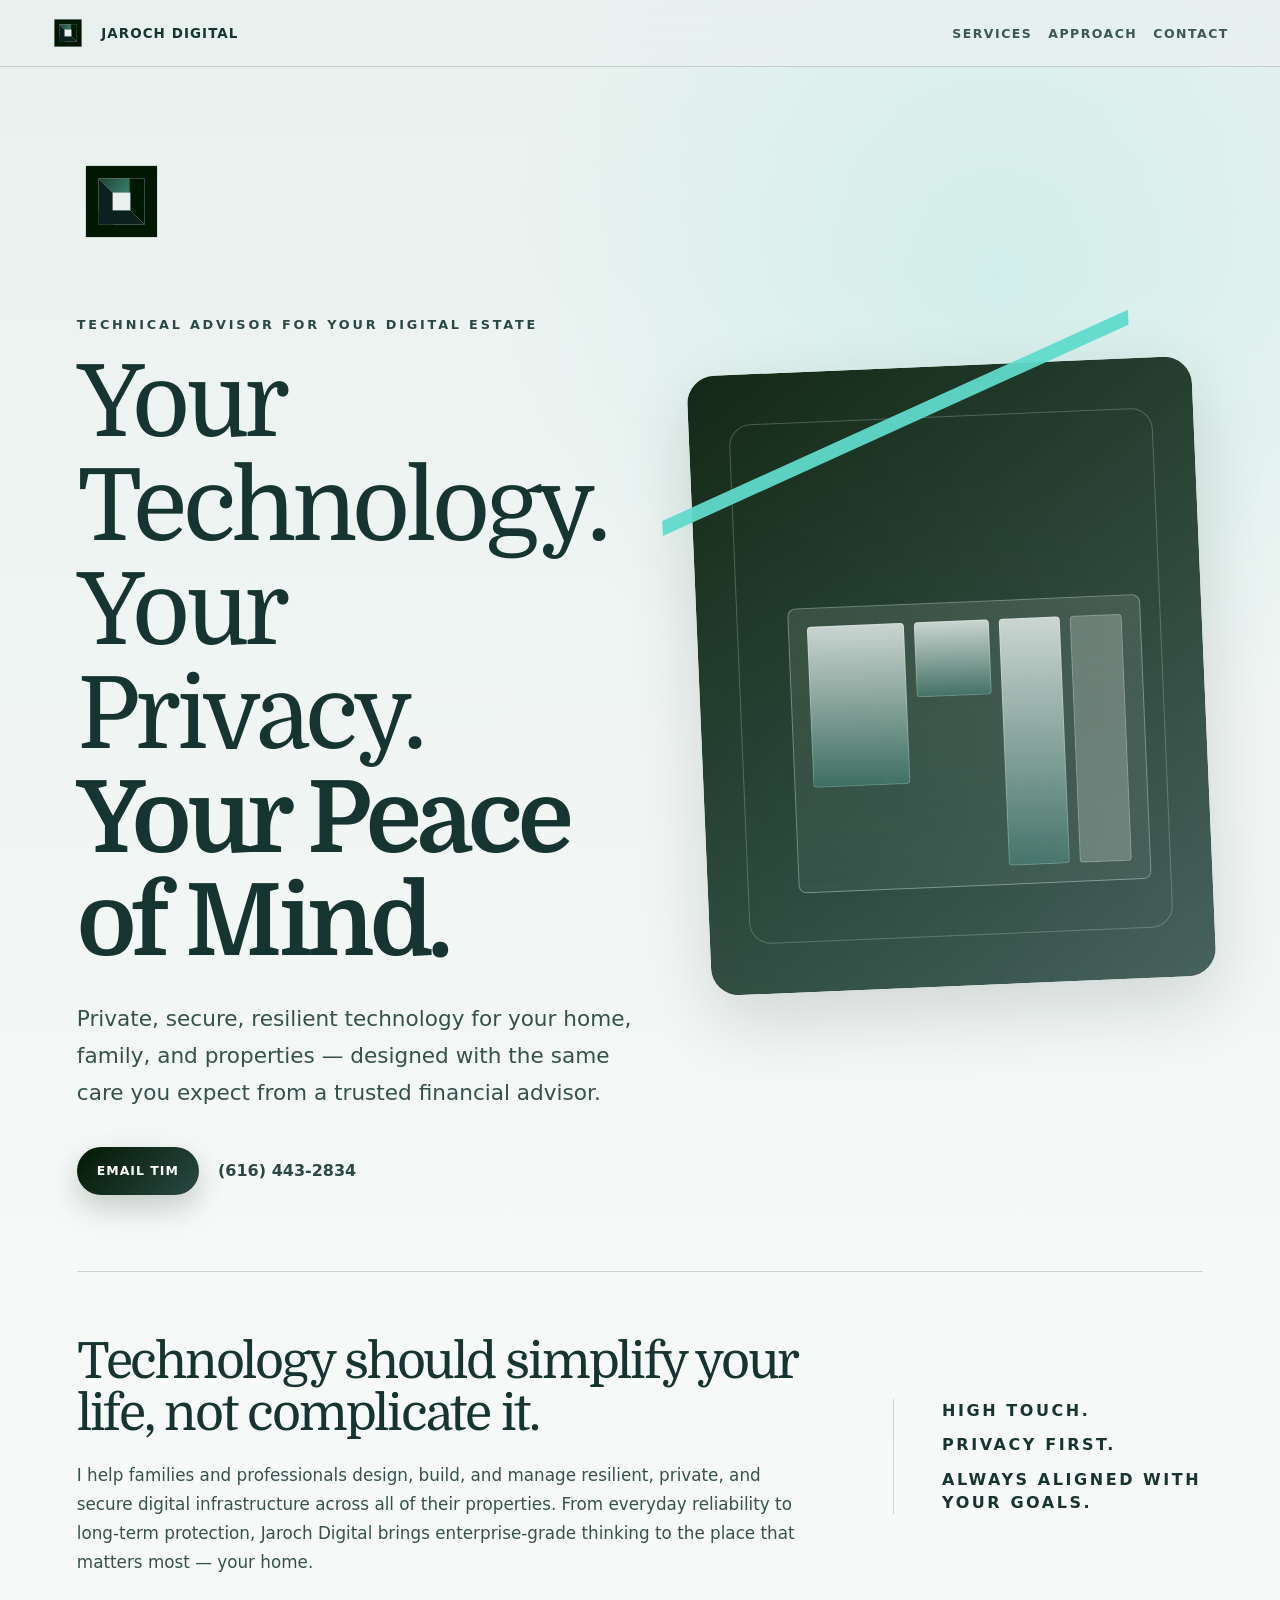
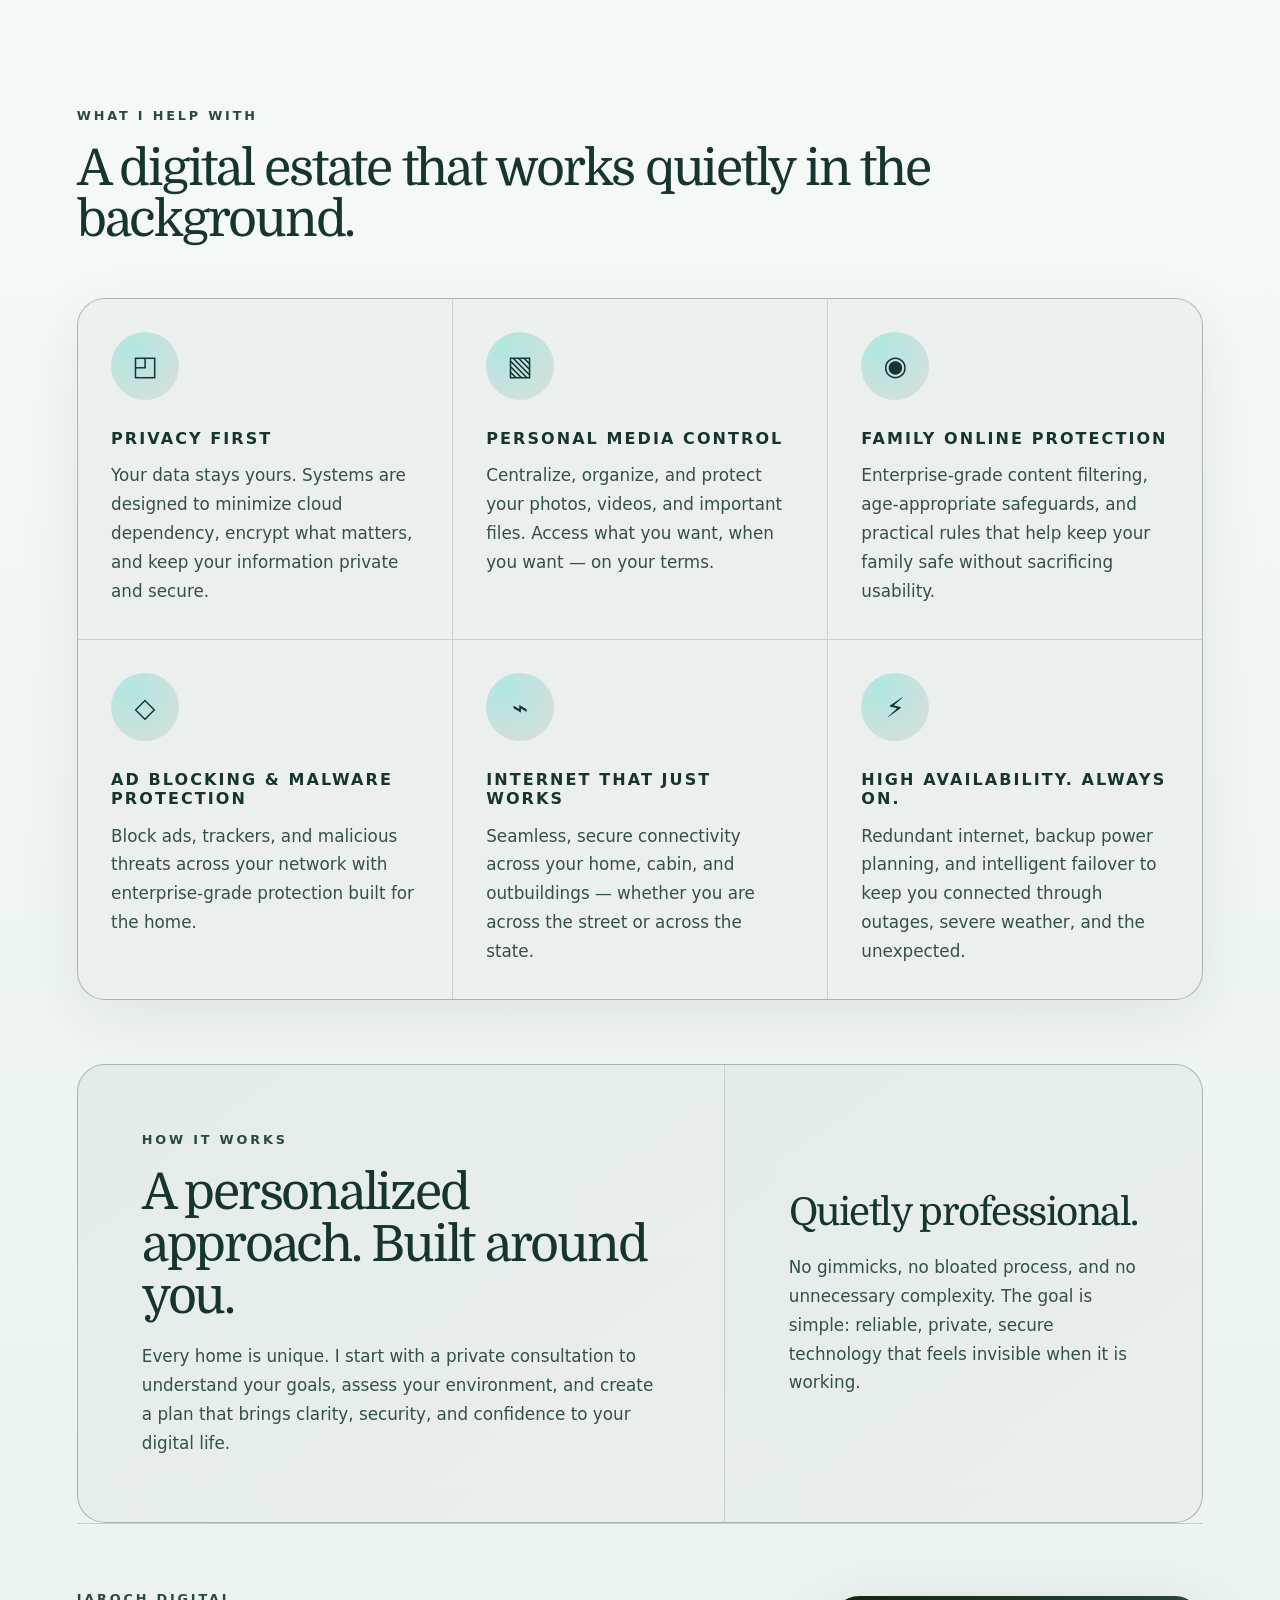
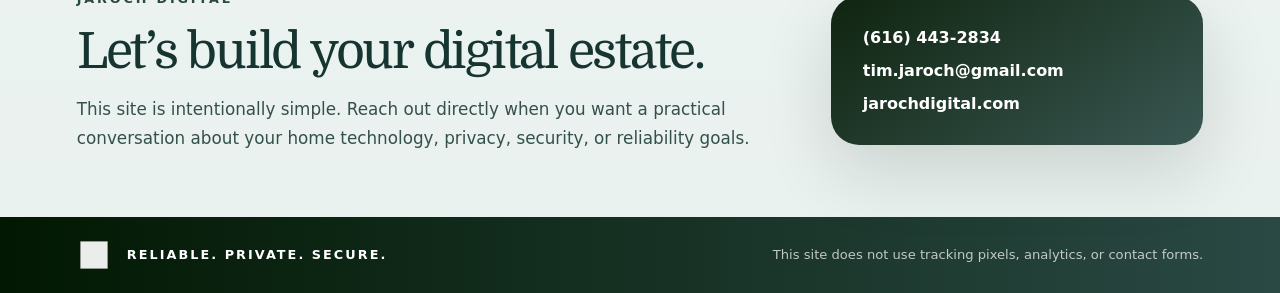
==== index.html @ 10b2521f "Initial commit" ====
<!doctype html>
<html lang="en">
<head>
  <meta charset="utf-8" />
  <meta name="viewport" content="width=device-width, initial-scale=1" />
  <title>Jaroch Digital | Technical Advisor for Your Digital Estate</title>
  <meta name="description" content="Jaroch Digital helps families and professionals build private, secure, resilient home technology across every property." />
  <meta name="theme-color" content="#E9F1EF" />
  <meta property="og:title" content="Jaroch Digital" />
  <meta property="og:description" content="Technical Advisor for Your Digital Estate" />
  <meta property="og:type" content="website" />
  <link rel="preconnect" href="https://fonts.googleapis.com">
  <link rel="preconnect" href="https://fonts.gstatic.com" crossorigin>
  <link href="https://fonts.googleapis.com/css2?family=Domine:wght@400;500;600;700&display=swap" rel="stylesheet">
  <link rel="stylesheet" href="styles.css" />
</head>
<body>
  <header class="site-header" aria-label="Jaroch Digital header">
    <a class="brand" href="#top" aria-label="Jaroch Digital home">
      <img src="assets/jaroch-digital-mark.svg" alt="" class="brand-mark" />
      <span>Jaroch Digital</span>
    </a>
    <nav aria-label="Primary navigation">
      <a href="#services">Services</a>
      <a href="#approach">Approach</a>
      <a href="#contact">Contact</a>
    </nav>
  </header>

  <main id="top">
    <section class="hero" aria-labelledby="hero-title">
      <div class="hero-copy">
        <img src="assets/jaroch-digital-mark.svg" alt="Jaroch Digital logo" class="hero-mark" />
        <p class="eyebrow">Technical Advisor for Your Digital Estate</p>
        <h1 id="hero-title">Your Technology.<br />Your Privacy.<br /><strong>Your Peace of Mind.</strong></h1>
        <p class="hero-text">Private, secure, resilient technology for your home, family, and properties — designed with the same care you expect from a trusted financial advisor.</p>
        <div class="hero-actions" aria-label="Contact options">
          <a class="button" href="mailto:tim.jaroch@gmail.com">Email Tim</a>
          <a class="text-link" href="tel:+16164432834">(616) 443-2834</a>
        </div>
      </div>
      <div class="hero-panel" aria-hidden="true">
        <div class="roofline"></div>
        <div class="home-card">
          <div class="window wide"></div>
          <div class="window"></div>
          <div class="window tall"></div>
          <div class="door"></div>
        </div>
      </div>
    </section>

    <section class="intro" aria-labelledby="intro-title">
      <div>
        <h2 id="intro-title">Technology should simplify your life, not complicate it.</h2>
        <p>I help families and professionals design, build, and manage resilient, private, and secure digital infrastructure across all of their properties. From everyday reliability to long-term protection, Jaroch Digital brings enterprise-grade thinking to the place that matters most — your home.</p>
      </div>
      <aside class="principles" aria-label="Core principles">
        <span>High touch.</span>
        <span>Privacy first.</span>
        <span>Always aligned with your goals.</span>
      </aside>
    </section>

    <section id="services" class="services" aria-labelledby="services-title">
      <p class="eyebrow">What I help with</p>
      <h2 id="services-title">A digital estate that works quietly in the background.</h2>
      <div class="service-grid">
        <article class="service-card">
          <span class="icon" aria-hidden="true">◰</span>
          <h3>Privacy First</h3>
          <p>Your data stays yours. Systems are designed to minimize cloud dependency, encrypt what matters, and keep your information private and secure.</p>
        </article>
        <article class="service-card">
          <span class="icon" aria-hidden="true">▧</span>
          <h3>Personal Media Control</h3>
          <p>Centralize, organize, and protect your photos, videos, and important files. Access what you want, when you want — on your terms.</p>
        </article>
        <article class="service-card">
          <span class="icon" aria-hidden="true">◉</span>
          <h3>Family Online Protection</h3>
          <p>Enterprise-grade content filtering, age-appropriate safeguards, and practical rules that help keep your family safe without sacrificing usability.</p>
        </article>
        <article class="service-card">
          <span class="icon" aria-hidden="true">◇</span>
          <h3>Ad Blocking & Malware Protection</h3>
          <p>Block ads, trackers, and malicious threats across your network with enterprise-grade protection built for the home.</p>
        </article>
        <article class="service-card">
          <span class="icon" aria-hidden="true">⌁</span>
          <h3>Internet That Just Works</h3>
          <p>Seamless, secure connectivity across your home, cabin, and outbuildings — whether you are across the street or across the state.</p>
        </article>
        <article class="service-card">
          <span class="icon" aria-hidden="true">⚡</span>
          <h3>High Availability. Always On.</h3>
          <p>Redundant internet, backup power planning, and intelligent failover to keep you connected through outages, severe weather, and the unexpected.</p>
        </article>
      </div>
    </section>

    <section id="approach" class="approach" aria-labelledby="approach-title">
      <div class="approach-card">
        <p class="eyebrow">How it works</p>
        <h2 id="approach-title">A personalized approach. Built around you.</h2>
        <p>Every home is unique. I start with a private consultation to understand your goals, assess your environment, and create a plan that brings clarity, security, and confidence to your digital life.</p>
      </div>
      <div class="trust-card">
        <h3>Quietly professional.</h3>
        <p>No gimmicks, no bloated process, and no unnecessary complexity. The goal is simple: reliable, private, secure technology that feels invisible when it is working.</p>
      </div>
    </section>

    <section id="contact" class="contact" aria-labelledby="contact-title">
      <div>
        <p class="eyebrow">Jaroch Digital</p>
        <h2 id="contact-title">Let’s build your digital estate.</h2>
        <p>This site is intentionally simple. Reach out directly when you want a practical conversation about your home technology, privacy, security, or reliability goals.</p>
      </div>
      <div class="contact-card">
        <a href="tel:+16164432834">(616) 443-2834</a>
        <a href="mailto:tim.jaroch@gmail.com">tim.jaroch@gmail.com</a>
        <span>jarochdigital.com</span>
      </div>
    </section>
  </main>

  <footer class="site-footer">
    <div class="footer-brand">
      <img src="assets/jaroch-digital-mark.svg" alt="" class="footer-mark" />
      <span>Reliable. Private. Secure.</span>
    </div>
    <p>This site does not use tracking pixels, analytics, or contact forms.</p>
  </footer>
</body>
</html>
---- styles.css ----
:root {
  --bg: #E9F1EF;
  --ink: #163530;
  --slogan: #2a4944;
  --deep: #021802;
  --mint: #60DBCC;
  --paper: rgba(255,255,255,.58);
  --line: rgba(22,53,48,.18);
  --shadow: 0 26px 70px rgba(2,24,2,.14);
  --radius: 28px;
}

* { box-sizing: border-box; }
html { scroll-behavior: smooth; }
body {
  margin: 0;
  font-family: Inter, ui-sans-serif, system-ui, -apple-system, BlinkMacSystemFont, "Segoe UI", sans-serif;
  color: var(--ink);
  background:
    radial-gradient(circle at 78% 8%, rgba(96,219,204,.18), transparent 31rem),
    linear-gradient(180deg, var(--bg), #f7faf9 42%, var(--bg));
}

h1, h2 {
  font-family: "Domine", Georgia, serif;
  letter-spacing: -.045em;
  line-height: 1.04;
  margin: 0;
  color: var(--ink);
}

h1 { font-size: clamp(3.15rem, 7.8vw, 7.8rem); font-weight: 400; }
h1 strong { font-weight: 700; }
h2 { font-size: clamp(2rem, 3.9vw, 4.2rem); font-weight: 400; }
h3 { margin: 0; font-size: 1rem; letter-spacing: .13em; text-transform: uppercase; }
p { font-size: 1.05rem; line-height: 1.72; margin: 0; color: rgba(22,53,48,.86); }
a { color: inherit; text-decoration: none; }

.site-header {
  position: sticky;
  top: 0;
  z-index: 10;
  display: flex;
  align-items: center;
  justify-content: space-between;
  gap: 1rem;
  padding: 1rem clamp(1.1rem, 4vw, 4rem);
  backdrop-filter: blur(18px);
  background: rgba(233,241,239,.75);
  border-bottom: 1px solid var(--line);
}

.brand, nav { display: flex; align-items: center; gap: 1rem; }
.brand { font-weight: 700; letter-spacing: .08em; text-transform: uppercase; font-size: .84rem; }
.brand-mark { width: 34px; height: 34px; }
nav a { font-size: .78rem; font-weight: 700; letter-spacing: .12em; text-transform: uppercase; opacity: .82; }
nav a:hover { opacity: 1; }

.hero {
  min-height: 84vh;
  display: grid;
  grid-template-columns: minmax(0, 1.05fr) minmax(20rem, .95fr);
  gap: clamp(2rem, 5vw, 5rem);
  align-items: center;
  padding: clamp(3rem, 7vw, 7rem) clamp(1.2rem, 6vw, 6.5rem) clamp(3rem, 6vw, 6rem);
  overflow: hidden;
}

.hero-copy { max-width: 850px; }
.hero-mark { width: clamp(60px, 7vw, 92px); height: auto; margin-bottom: clamp(2rem, 5vw, 4rem); }
.eyebrow {
  margin-bottom: 1rem;
  font-size: .8rem;
  font-weight: 800;
  letter-spacing: .22em;
  text-transform: uppercase;
  color: var(--slogan);
}
.hero-text { max-width: 660px; margin-top: 1.55rem; font-size: clamp(1.1rem, 1.7vw, 1.35rem); }
.hero-actions { display: flex; align-items: center; gap: 1.2rem; flex-wrap: wrap; margin-top: 2.2rem; }
.button {
  display: inline-flex;
  align-items: center;
  justify-content: center;
  min-height: 48px;
  padding: .95rem 1.25rem;
  border-radius: 999px;
  color: #fff;
  background: linear-gradient(135deg, var(--deep), var(--slogan));
  box-shadow: 0 12px 30px rgba(2,24,2,.2);
  font-weight: 800;
  letter-spacing: .08em;
  text-transform: uppercase;
  font-size: .78rem;
}
.text-link { font-weight: 800; color: var(--slogan); }

.hero-panel {
  position: relative;
  min-height: min(52vw, 620px);
  border-radius: var(--radius);
  background:
    linear-gradient(145deg, rgba(2,24,2,.92), rgba(42,73,68,.86)),
    radial-gradient(circle at 28% 70%, rgba(96,219,204,.45), transparent 22rem);
  box-shadow: var(--shadow);
  isolation: isolate;
  transform: rotate(-2.4deg);
}
.hero-panel::before {
  content: "";
  position: absolute;
  inset: 8%;
  border: 1px solid rgba(233,241,239,.24);
  border-radius: calc(var(--radius) - 6px);
}
.roofline {
  position: absolute;
  left: -6%;
  right: 12%;
  top: 23%;
  height: 15px;
  background: var(--mint);
  transform: skewY(-22deg);
  transform-origin: left;
  opacity: .94;
}
.home-card {
  position: absolute;
  left: 18%;
  right: 12%;
  bottom: 16%;
  height: 46%;
  border: 1px solid rgba(233,241,239,.35);
  border-radius: 8px;
  background: linear-gradient(180deg, rgba(233,241,239,.12), rgba(233,241,239,.05));
  display: grid;
  grid-template-columns: 1.3fr 1fr .8fr .7fr;
  gap: 10px;
  padding: 18px;
}
.window, .door {
  border-radius: 4px;
  background: linear-gradient(180deg, rgba(233,241,239,.82), rgba(96,219,204,.2));
  box-shadow: inset 0 0 0 1px rgba(255,255,255,.22);
}
.window.wide { grid-row: span 2; }
.window.tall, .door { grid-row: span 3; }
.door { background: rgba(233,241,239,.24); }

.intro, .approach, .contact {
  margin: 0 clamp(1.2rem, 6vw, 6.5rem);
  padding: clamp(2rem, 5vw, 4rem) 0;
  border-top: 1px solid var(--line);
}
.intro {
  display: grid;
  grid-template-columns: minmax(0, 1.55fr) minmax(16rem, .65fr);
  gap: clamp(2rem, 6vw, 5rem);
  align-items: center;
}
.intro p { max-width: 760px; margin-top: 1.3rem; }
.principles {
  border-left: 1px solid var(--line);
  padding-left: clamp(1.5rem, 4vw, 3rem);
  display: grid;
  gap: .7rem;
  font-weight: 900;
  letter-spacing: .16em;
  text-transform: uppercase;
  line-height: 1.45;
}

.services { padding: clamp(2rem, 5vw, 5rem) clamp(1.2rem, 6vw, 6.5rem); }
.services > h2 { max-width: 920px; margin-bottom: clamp(2rem, 4vw, 3.2rem); }
.service-grid {
  display: grid;
  grid-template-columns: repeat(3, minmax(0, 1fr));
  gap: 1px;
  background: var(--line);
  border: 1px solid var(--line);
  border-radius: var(--radius);
  overflow: hidden;
  box-shadow: 0 18px 60px rgba(22,53,48,.08);
}
.service-card {
  min-height: 285px;
  padding: clamp(1.4rem, 2.6vw, 2.3rem);
  background: rgba(247,250,249,.74);
}
.icon {
  width: 68px;
  height: 68px;
  display: inline-flex;
  align-items: center;
  justify-content: center;
  margin-bottom: 1.8rem;
  border-radius: 999px;
  background: radial-gradient(circle at 25% 20%, rgba(96,219,204,.42), rgba(2,24,2,.08));
  font-size: 1.7rem;
  color: var(--ink);
}
.service-card p { margin-top: .85rem; }

.approach {
  display: grid;
  grid-template-columns: minmax(0, 1.15fr) minmax(18rem, .85fr);
  gap: 1px;
  background: var(--line);
  border: 1px solid var(--line);
  border-radius: var(--radius);
  padding: 0;
  overflow: hidden;
}
.approach-card, .trust-card {
  padding: clamp(2rem, 5vw, 4rem);
  background: linear-gradient(145deg, rgba(233,241,239,.84), rgba(255,255,255,.65));
}
.approach-card p:not(.eyebrow), .trust-card p { margin-top: 1.2rem; }
.trust-card { display: flex; flex-direction: column; justify-content: center; }
.trust-card h3 { font-family: "Domine", Georgia, serif; font-size: clamp(1.9rem, 3vw, 3rem); text-transform: none; letter-spacing: -.04em; font-weight: 400; }

.contact {
  display: grid;
  grid-template-columns: minmax(0, 1fr) minmax(18rem, .55fr);
  gap: clamp(2rem, 6vw, 5rem);
  align-items: center;
}
.contact p:not(.eyebrow) { max-width: 690px; margin-top: 1.1rem; }
.contact-card {
  padding: 2rem;
  border-radius: var(--radius);
  background: linear-gradient(145deg, rgba(2,24,2,.94), rgba(42,73,68,.92));
  color: #fff;
  display: grid;
  gap: .9rem;
  box-shadow: var(--shadow);
}
.contact-card a, .contact-card span { font-weight: 700; }

.site-footer {
  display: flex;
  justify-content: space-between;
  gap: 1rem;
  align-items: center;
  padding: 1.3rem clamp(1.2rem, 6vw, 6.5rem);
  color: #fff;
  background: linear-gradient(90deg, var(--deep), var(--slogan));
}
.footer-brand { display: flex; align-items: center; gap: 1rem; font-weight: 900; letter-spacing: .16em; text-transform: uppercase; font-size: .8rem; }
.footer-mark { width: 34px; height: 34px; filter: brightness(0) invert(1); opacity: .92; }
.site-footer p { color: rgba(255,255,255,.72); font-size: .82rem; }

@media (max-width: 920px) {
  nav { display: none; }
  .hero, .intro, .approach, .contact { grid-template-columns: 1fr; }
  .hero { min-height: auto; }
  .hero-panel { min-height: 420px; transform: none; }
  .principles { border-left: none; border-top: 1px solid var(--line); padding-left: 0; padding-top: 1.5rem; }
  .service-grid { grid-template-columns: 1fr 1fr; }
  .site-footer { align-items: flex-start; flex-direction: column; }
}

@media (max-width: 620px) {
  .site-header { align-items: flex-start; }
  .brand span { font-size: .75rem; }
  .service-grid { grid-template-columns: 1fr; }
  .service-card { min-height: auto; }
  .hero-actions { align-items: flex-start; flex-direction: column; }
  .hero-panel { min-height: 330px; }
  .home-card { left: 10%; right: 9%; bottom: 12%; }
}
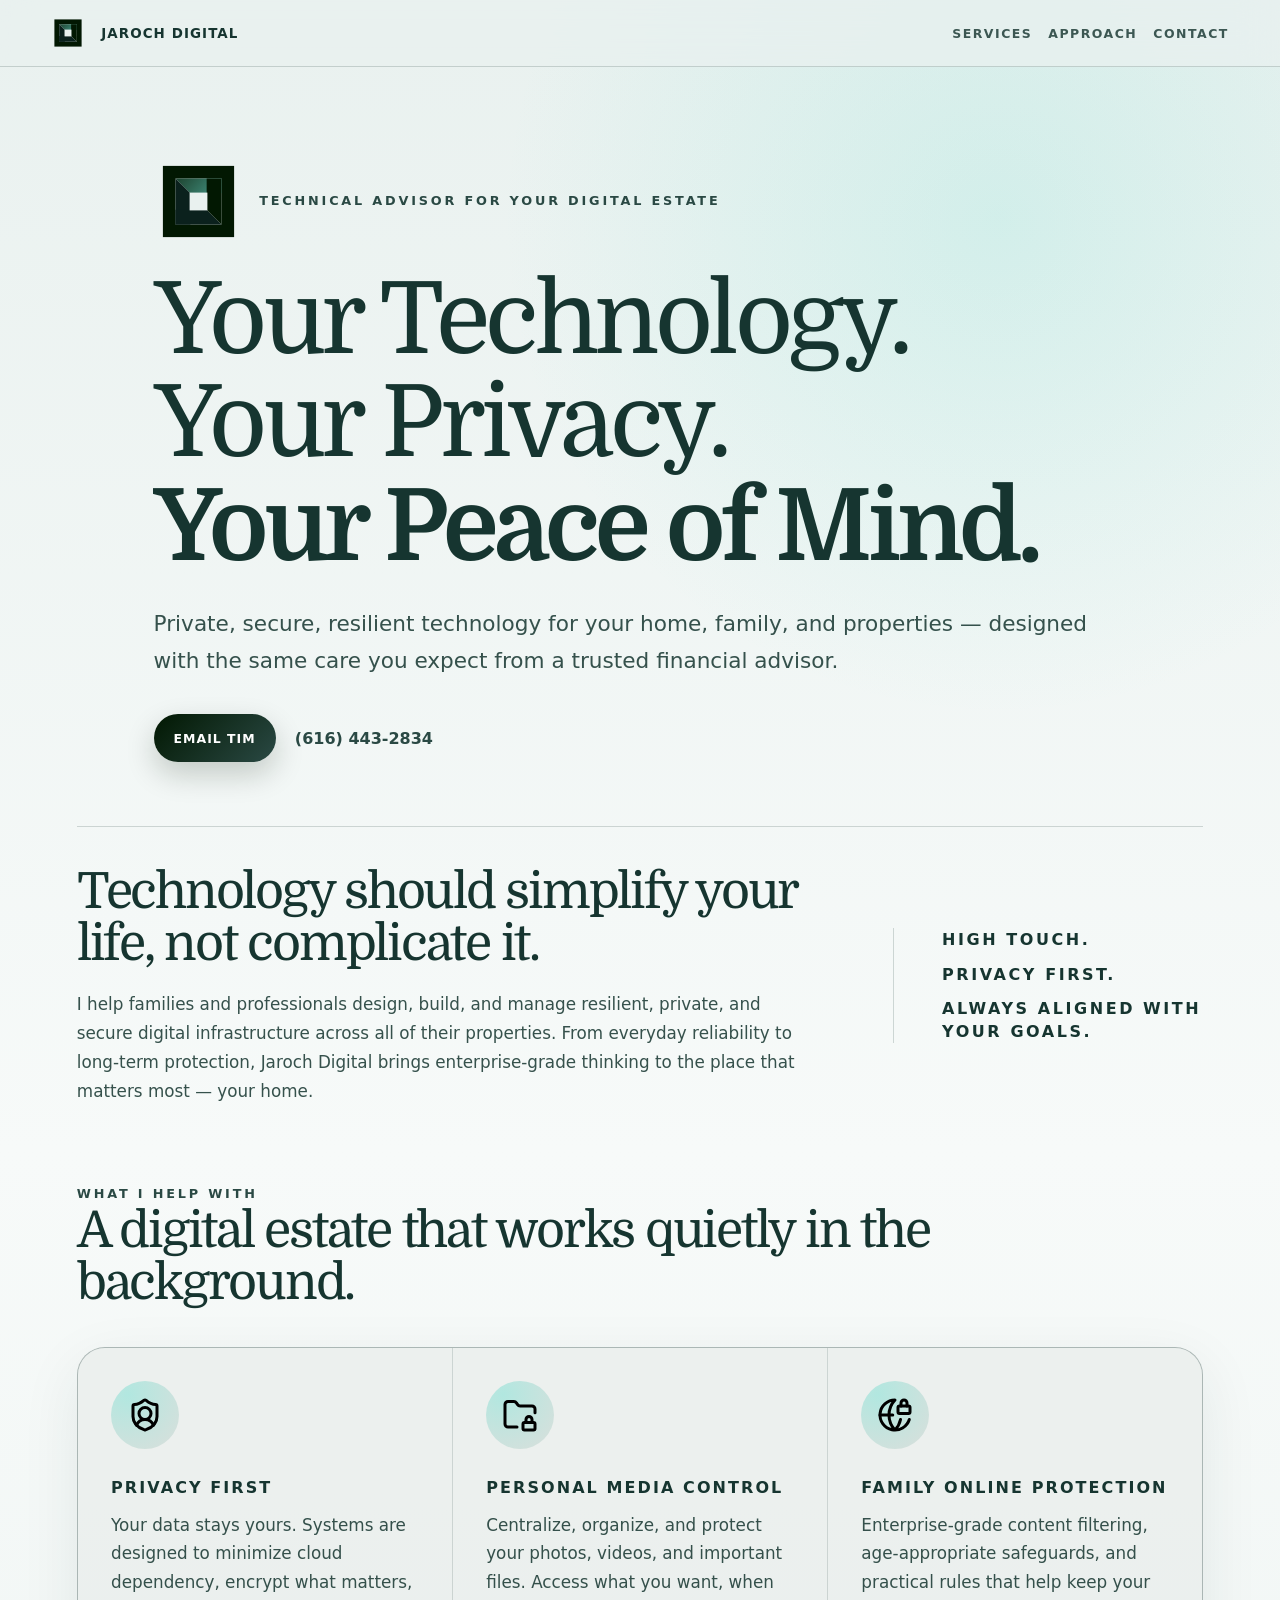
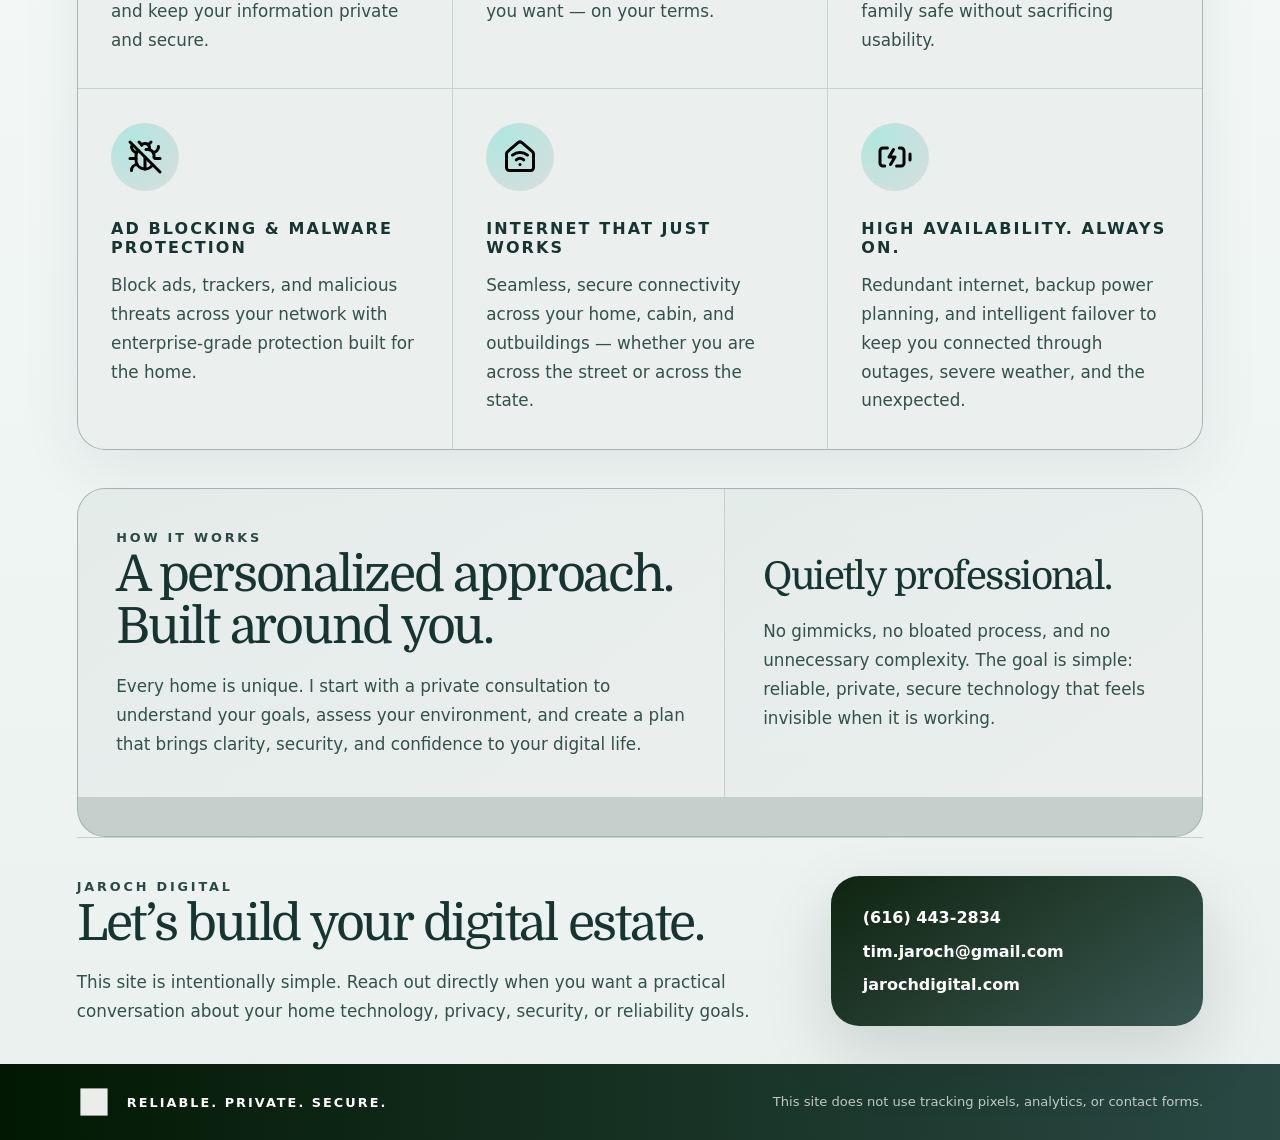
==== commit fc609054: "Layout changes, added lucid icons to services provided panel" ====
--- a/index.html
+++ b/index.html
@@ -30,22 +30,15 @@
   <main id="top">
     <section class="hero" aria-labelledby="hero-title">
       <div class="hero-copy">
-        <img src="assets/jaroch-digital-mark.svg" alt="Jaroch Digital logo" class="hero-mark" />
-        <p class="eyebrow">Technical Advisor for Your Digital Estate</p>
+        <div class="hero-head">
+          <img src="assets/jaroch-digital-mark.svg" alt="Jaroch Digital logo" class="hero-mark" />
+          <p class="eyebrow">Technical Advisor for Your Digital Estate</p>
+        </div>
         <h1 id="hero-title">Your Technology.<br />Your Privacy.<br /><strong>Your Peace of Mind.</strong></h1>
         <p class="hero-text">Private, secure, resilient technology for your home, family, and properties — designed with the same care you expect from a trusted financial advisor.</p>
         <div class="hero-actions" aria-label="Contact options">
           <a class="button" href="mailto:tim.jaroch@gmail.com">Email Tim</a>
           <a class="text-link" href="tel:+16164432834">(616) 443-2834</a>
-        </div>
-      </div>
-      <div class="hero-panel" aria-hidden="true">
-        <div class="roofline"></div>
-        <div class="home-card">
-          <div class="window wide"></div>
-          <div class="window"></div>
-          <div class="window tall"></div>
-          <div class="door"></div>
         </div>
       </div>
     </section>
@@ -67,32 +60,32 @@
       <h2 id="services-title">A digital estate that works quietly in the background.</h2>
       <div class="service-grid">
         <article class="service-card">
-          <span class="icon" aria-hidden="true">◰</span>
+          <span class="icon"><img src="assets/shield-user.svg" alt="Privacy First icon" /></span>
           <h3>Privacy First</h3>
           <p>Your data stays yours. Systems are designed to minimize cloud dependency, encrypt what matters, and keep your information private and secure.</p>
         </article>
         <article class="service-card">
-          <span class="icon" aria-hidden="true">▧</span>
+          <span class="icon"><img src="assets/folder-lock.svg" alt="Personal Media Control icon" /></span>
           <h3>Personal Media Control</h3>
           <p>Centralize, organize, and protect your photos, videos, and important files. Access what you want, when you want — on your terms.</p>
         </article>
         <article class="service-card">
-          <span class="icon" aria-hidden="true">◉</span>
+          <span class="icon"><img src="assets/globe-lock.svg" alt="Family Online Protection icon" /></span>
           <h3>Family Online Protection</h3>
           <p>Enterprise-grade content filtering, age-appropriate safeguards, and practical rules that help keep your family safe without sacrificing usability.</p>
         </article>
         <article class="service-card">
-          <span class="icon" aria-hidden="true">◇</span>
+          <span class="icon"><img src="assets/bug-off.svg" alt="Ad Blocking and Malware Protection icon" /></span>
           <h3>Ad Blocking & Malware Protection</h3>
           <p>Block ads, trackers, and malicious threats across your network with enterprise-grade protection built for the home.</p>
         </article>
         <article class="service-card">
-          <span class="icon" aria-hidden="true">⌁</span>
+          <span class="icon"><img src="assets/house-wifi.svg" alt="Internet That Just Works icon" /></span>
           <h3>Internet That Just Works</h3>
           <p>Seamless, secure connectivity across your home, cabin, and outbuildings — whether you are across the street or across the state.</p>
         </article>
         <article class="service-card">
-          <span class="icon" aria-hidden="true">⚡</span>
+          <span class="icon"><img src="assets/battery-charging.svg" alt="High Availability Always On icon" /></span>
           <h3>High Availability. Always On.</h3>
           <p>Redundant internet, backup power planning, and intelligent failover to keep you connected through outages, severe weather, and the unexpected.</p>
         </article>
--- a/styles.css
+++ b/styles.css
@@ -57,26 +57,32 @@
 nav a:hover { opacity: 1; }
 
 .hero {
-  min-height: 84vh;
-  display: grid;
-  grid-template-columns: minmax(0, 1.05fr) minmax(20rem, .95fr);
+  min-height: 64vh;
+  display: grid;
+  grid-template-columns: 1fr;
   gap: clamp(2rem, 5vw, 5rem);
   align-items: center;
-  padding: clamp(3rem, 7vw, 7rem) clamp(1.2rem, 6vw, 6.5rem) clamp(3rem, 6vw, 6rem);
+  padding: clamp(1rem, 2vw, 2rem) clamp(1.2rem, 6vw, 6.5rem) clamp(1rem, 2vw, 2rem);
   overflow: hidden;
 }
 
-.hero-copy { max-width: 850px; }
-.hero-mark { width: clamp(60px, 7vw, 92px); height: auto; margin-bottom: clamp(2rem, 5vw, 4rem); }
+.hero-copy { padding: clamp(2rem, 5vw, 5rem) clamp(1.2rem, 6vw, 6.5rem) clamp(1.5rem, 3vw, 3rem); }
+.hero-head {
+  display: inline-flex;
+  align-items: center;
+  gap: 1rem;
+  margin-bottom: 1.4rem;
+}
+.hero-mark { width: clamp(60px, 7vw, 92px); height: auto; margin-bottom: 0; }
 .eyebrow {
-  margin-bottom: 1rem;
+  margin-bottom: 0;
   font-size: .8rem;
   font-weight: 800;
   letter-spacing: .22em;
   text-transform: uppercase;
   color: var(--slogan);
 }
-.hero-text { max-width: 660px; margin-top: 1.55rem; font-size: clamp(1.1rem, 1.7vw, 1.35rem); }
+.hero-text { width: 100%; margin-top: 1.55rem; font-size: clamp(1.1rem, 1.7vw, 1.35rem); }
 .hero-actions { display: flex; align-items: center; gap: 1.2rem; flex-wrap: wrap; margin-top: 2.2rem; }
 .button {
   display: inline-flex;
@@ -149,7 +155,7 @@
 
 .intro, .approach, .contact {
   margin: 0 clamp(1.2rem, 6vw, 6.5rem);
-  padding: clamp(2rem, 5vw, 4rem) 0;
+  padding: clamp(1.5rem, 3vw, 3rem) 0;
   border-top: 1px solid var(--line);
 }
 .intro {
@@ -170,8 +176,8 @@
   line-height: 1.45;
 }
 
-.services { padding: clamp(2rem, 5vw, 5rem) clamp(1.2rem, 6vw, 6.5rem); }
-.services > h2 { max-width: 920px; margin-bottom: clamp(2rem, 4vw, 3.2rem); }
+.services { padding: clamp(1.5rem, 3vw, 3rem) clamp(1.2rem, 6vw, 6.5rem); }
+.services > h2 { max-width: 920px; margin-bottom: clamp(1.5rem, 3vw, 3rem); }
 .service-grid {
   display: grid;
   grid-template-columns: repeat(3, minmax(0, 1fr));
@@ -199,6 +205,11 @@
   font-size: 1.7rem;
   color: var(--ink);
 }
+.icon img {
+  width: 36px;
+  height: 36px;
+  object-fit: contain;
+}
 .service-card p { margin-top: .85rem; }
 
 .approach {
@@ -209,10 +220,11 @@
   border: 1px solid var(--line);
   border-radius: var(--radius);
   padding: 0;
+  padding-bottom: clamp(1.5rem, 3vw, 3rem);
   overflow: hidden;
 }
 .approach-card, .trust-card {
-  padding: clamp(2rem, 5vw, 4rem);
+  padding: clamp(1.5rem, 3vw, 3rem);
   background: linear-gradient(145deg, rgba(233,241,239,.84), rgba(255,255,255,.65));
 }
 .approach-card p:not(.eyebrow), .trust-card p { margin-top: 1.2rem; }
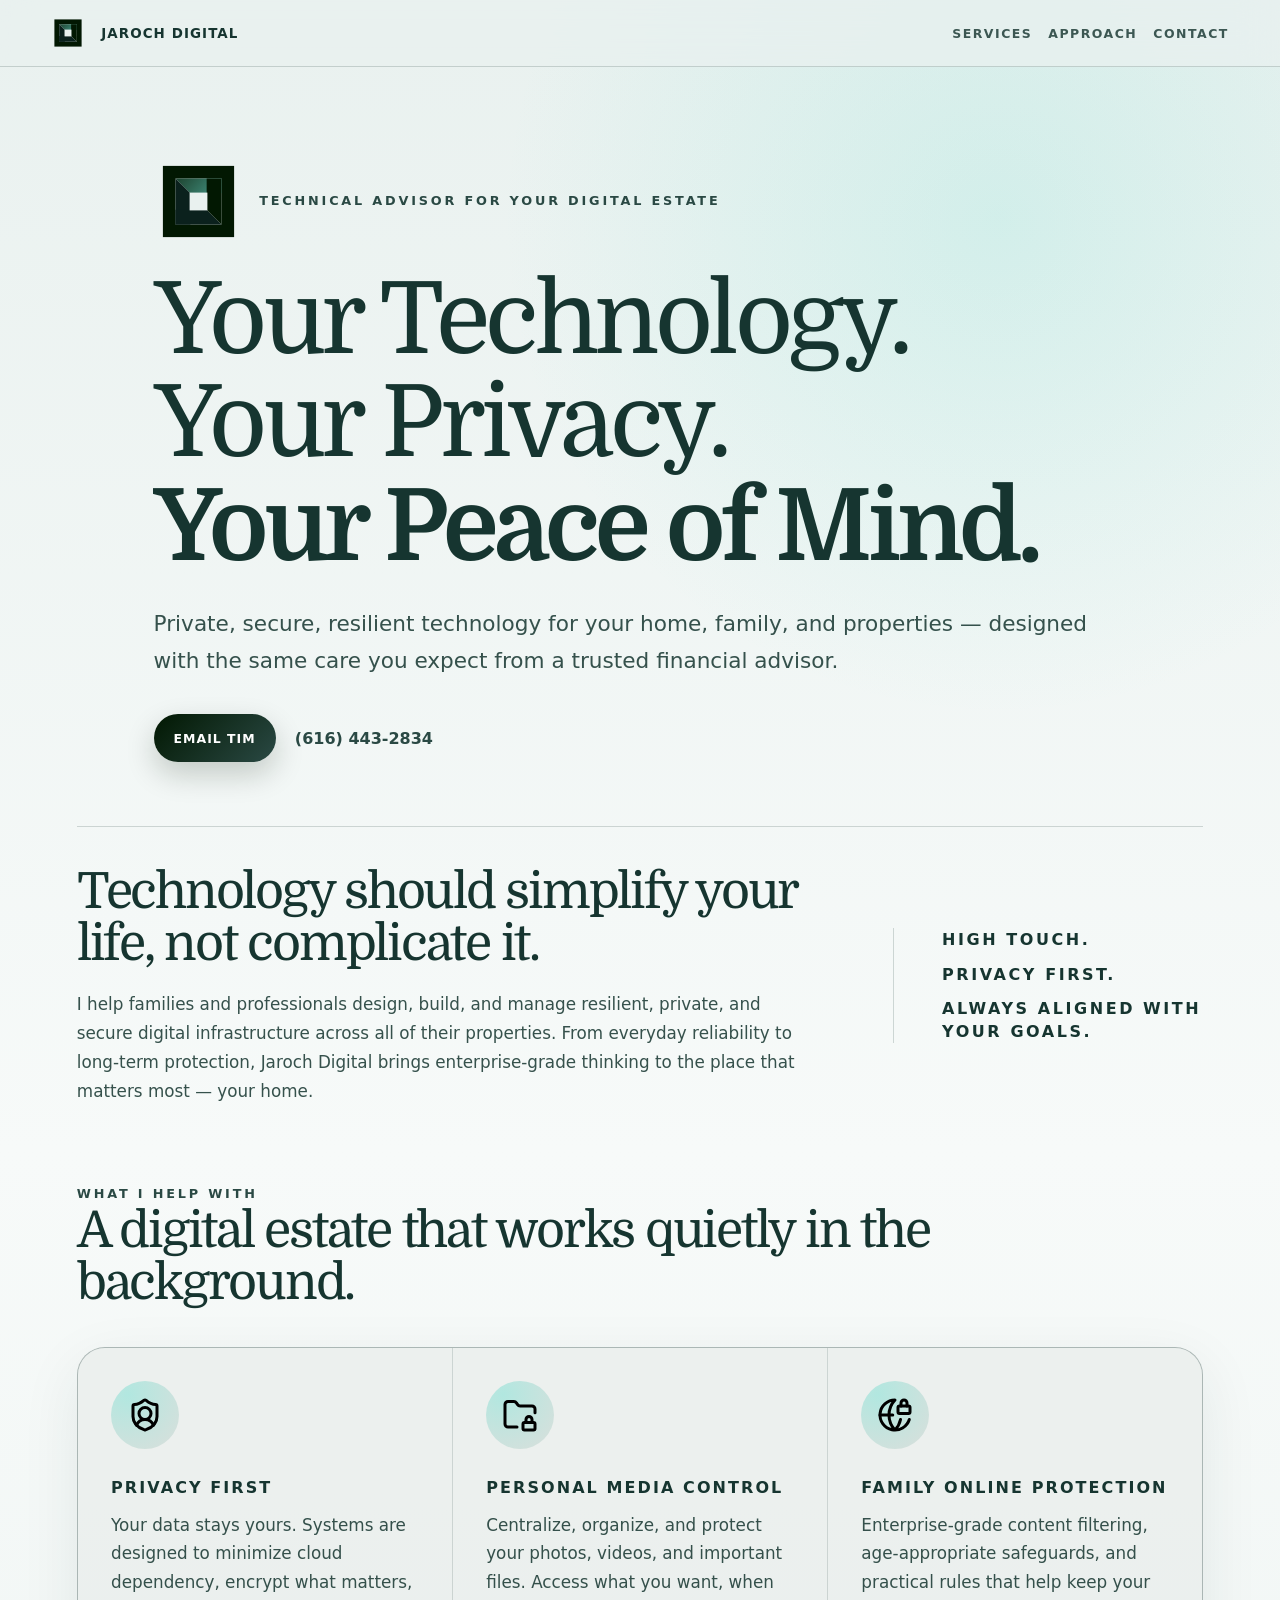
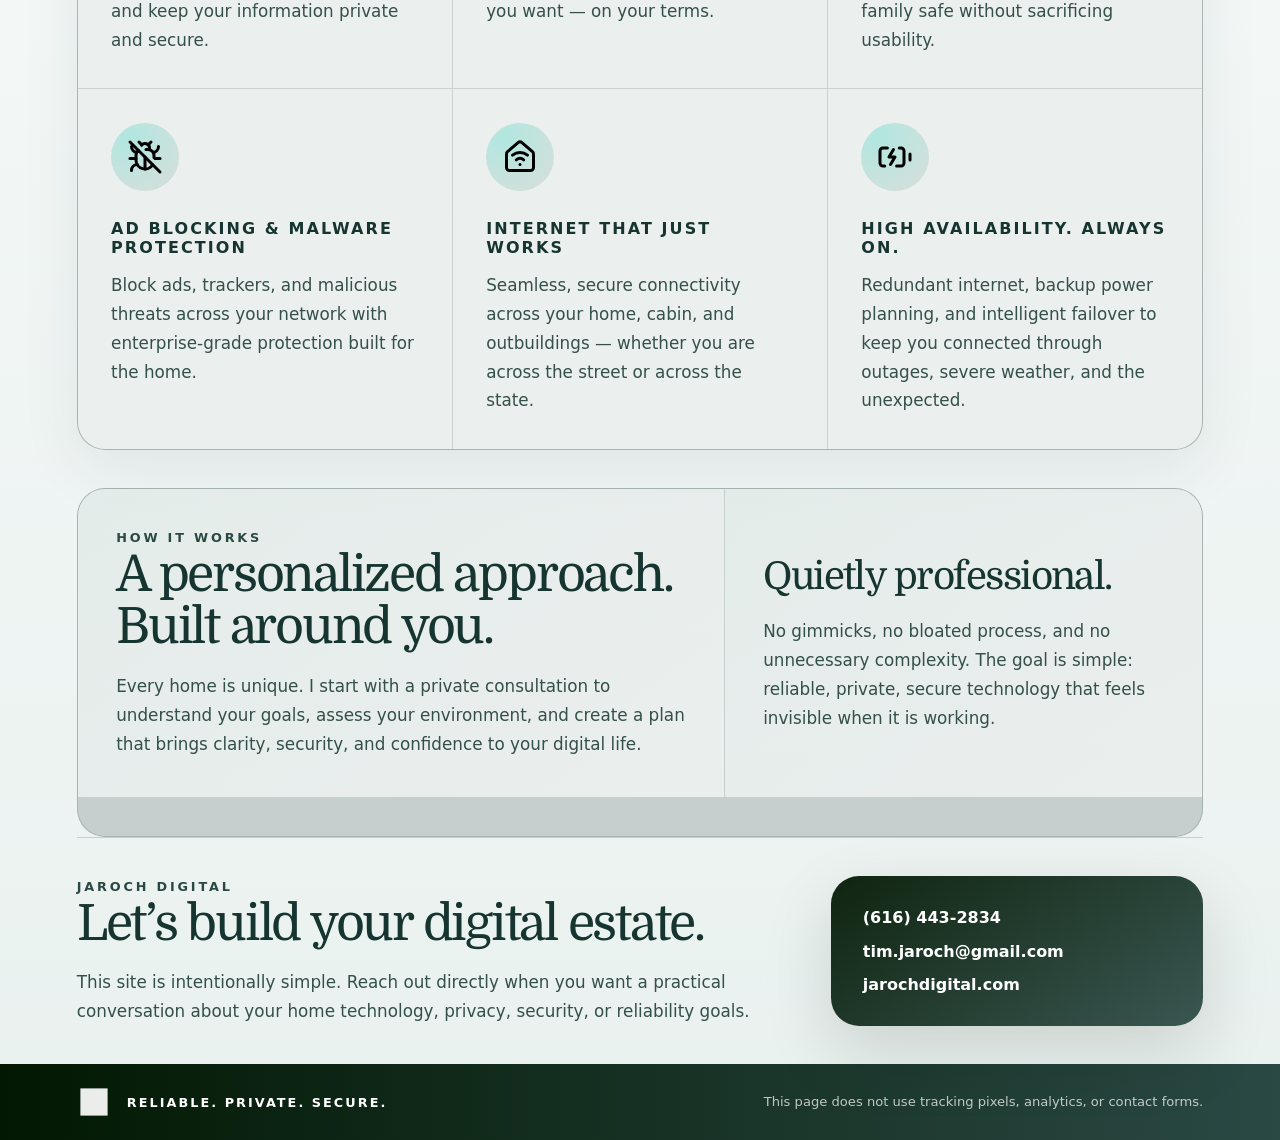
==== commit f52fb80d: "Updated privacy statement" ====
--- a/index.html
+++ b/index.html
@@ -123,7 +123,7 @@
       <img src="assets/jaroch-digital-mark.svg" alt="" class="footer-mark" />
       <span>Reliable. Private. Secure.</span>
     </div>
-    <p>This site does not use tracking pixels, analytics, or contact forms.</p>
+    <p>This page does not use tracking pixels, analytics, or contact forms.</p>
   </footer>
 </body>
 </html>
